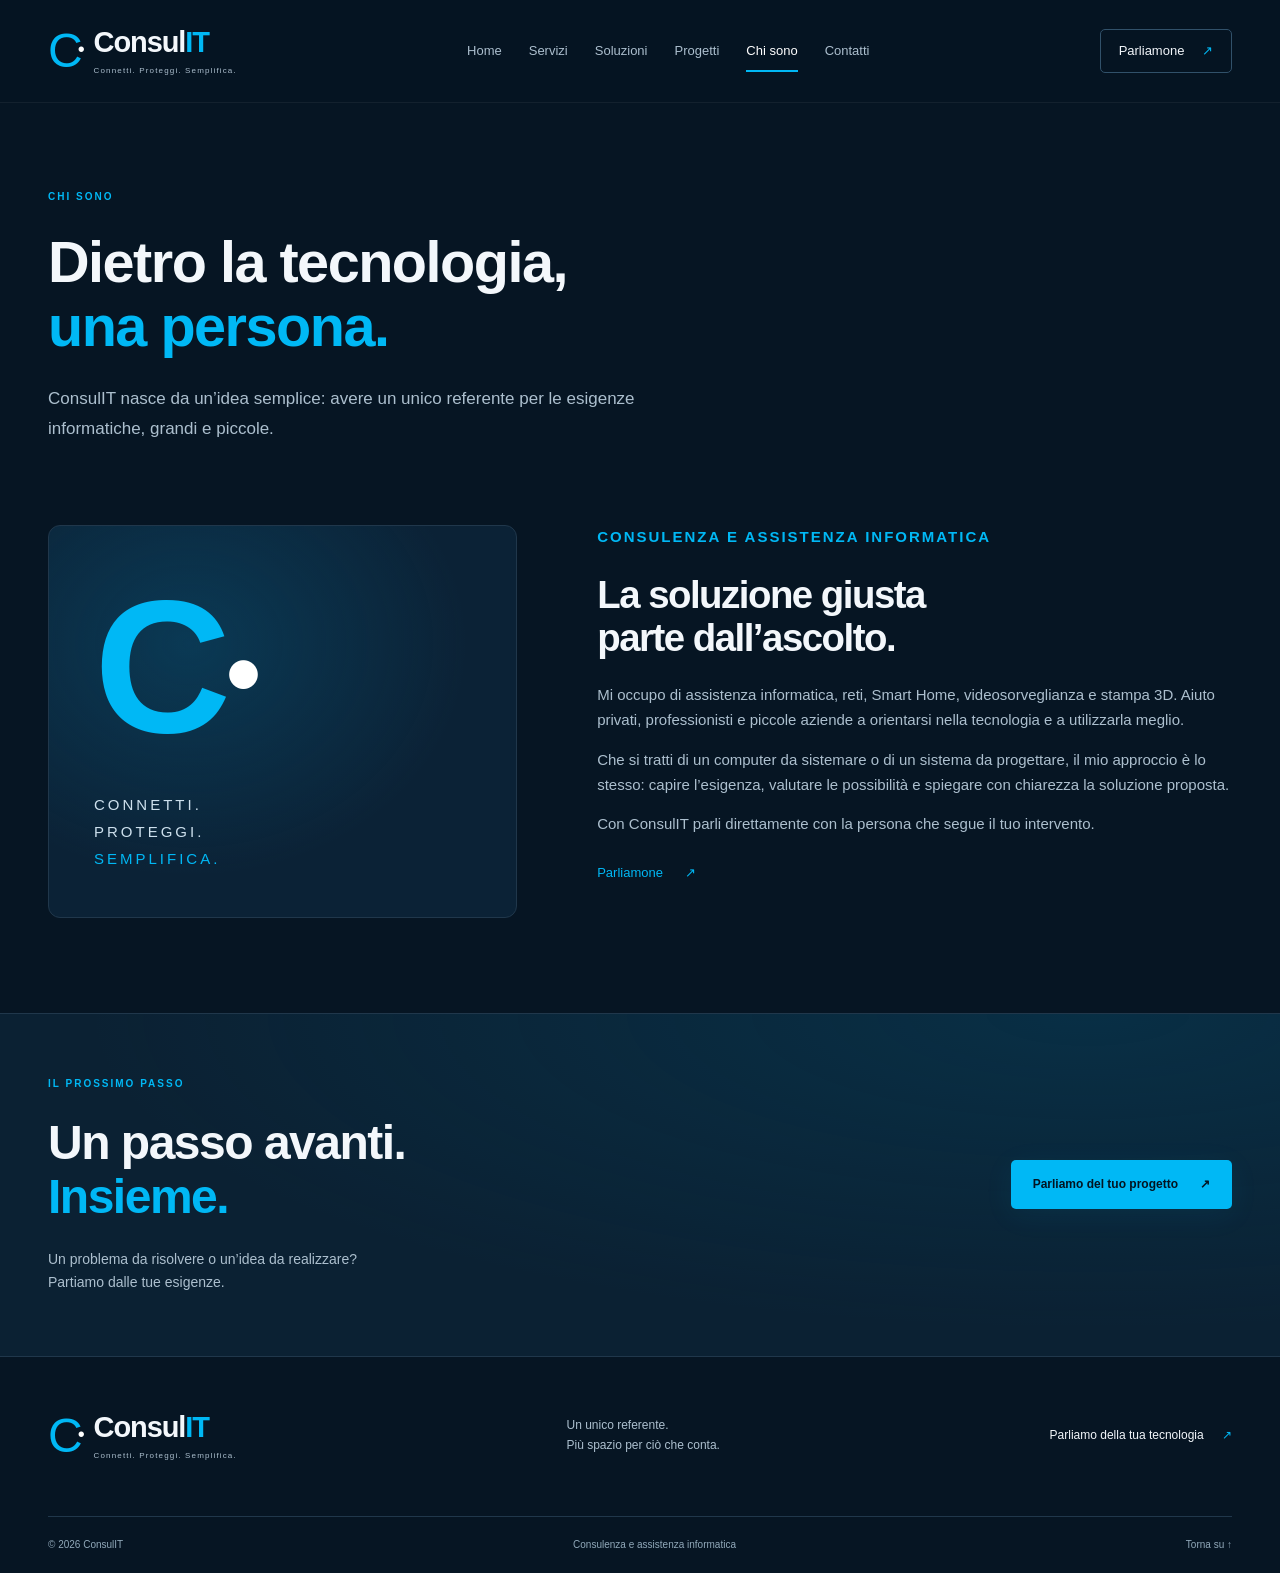
==== chi-sono.html @ a71bf83d "Crea prima versione responsive del sito ConsulIT con sei pagine" ====
<!doctype html><html lang="it"><head><meta charset="utf-8"><meta name="viewport" content="width=device-width,initial-scale=1"><meta name="theme-color" content="#061523"><title>Chi sono | ConsulIT</title><meta name="description" content="Scopri ConsulIT e un approccio alla consulenza informatica che parte dall’ascolto."><link rel="icon" type="image/svg+xml" href="favicon.svg"><link rel="stylesheet" href="style.css"><script src="site.js" defer></script></head><body><a class="skip" href="#contenuto">Vai al contenuto</a><header class="header"><div class="wrap header-inner"><a class="brand" href="index.html" aria-label="ConsulIT, home"><span class="brand-mark" aria-hidden="true">C<span>•</span></span><span>Consul<b>IT</b><small>Connetti. Proteggi. Semplifica.</small></span></a><button class="menu-toggle" aria-controls="navigation" aria-expanded="false" aria-label="Apri menu"><span></span><span></span><span></span></button><nav id="navigation" aria-label="Menu principale"><a href="index.html" >Home</a><a href="servizi.html" >Servizi</a><a href="soluzioni.html" >Soluzioni</a><a href="progetti.html" >Progetti</a><a href="chi-sono.html" aria-current="page">Chi sono</a><a href="contatti.html" >Contatti</a></nav><a class="header-cta" href="contatti.html">Parliamone <span aria-hidden="true">↗</span></a></div></header><main id="contenuto"><section class="page-heading wrap"><p class="eyebrow">CHI SONO</p><h1>Dietro la tecnologia,<br><em>una persona.</em></h1><p class="intro">ConsulIT nasce da un’idea semplice: avere un unico referente per le esigenze informatiche, grandi e piccole.</p></section><section class="wrap about-layout section"><div class="about-art" aria-hidden="true"><div class="large-c">C<span>•</span></div><p>CONNETTI.<br>PROTEGGI.<br><b>SEMPLIFICA.</b></p></div><div class="about-copy"><p class="eyebrow">CONSULENZA E ASSISTENZA INFORMATICA</p><h2>La soluzione giusta<br>parte dall’ascolto.</h2><p>Mi occupo di assistenza informatica, reti, Smart Home, videosorveglianza e stampa 3D. Aiuto privati, professionisti e piccole aziende a orientarsi nella tecnologia e a utilizzarla meglio.</p><p>Che si tratti di un computer da sistemare o di un sistema da progettare, il mio approccio è lo stesso: capire l’esigenza, valutare le possibilità e spiegare con chiarezza la soluzione proposta.</p><p>Con ConsulIT parli direttamente con la persona che segue il tuo intervento.</p><a class="text-link" href="contatti.html">Parliamone <span aria-hidden="true">↗</span></a></div></section><section class="cta-section"><div class="wrap cta-inner"><div><p class="eyebrow">IL PROSSIMO PASSO</p><h2>Un passo avanti.<br><em>Insieme.</em></h2><p>Un problema da risolvere o un’idea da realizzare?<br>Partiamo dalle tue esigenze.</p></div><a class="button primary" href="contatti.html">Parliamo del tuo progetto <span aria-hidden="true">↗</span></a></div></section></main><footer><div class="wrap footer-top"><a class="brand" href="index.html"><span class="brand-mark" aria-hidden="true">C<span>•</span></span><span>Consul<b>IT</b><small>Connetti. Proteggi. Semplifica.</small></span></a><p>Un unico referente.<br>Più spazio per ciò che conta.</p><a href="contatti.html">Parliamo della tua tecnologia <span aria-hidden="true">↗</span></a></div><div class="wrap footer-bottom"><span>© 2026 ConsulIT</span><span>Consulenza e assistenza informatica</span><a href="#contenuto">Torna su ↑</a></div></footer></body></html>
---- style.css ----
@charset "UTF-8";
:root{color-scheme:dark;--bg:#061523;--panel:#0a1e30;--line:#20374b;--cyan:#00b8f5;--text:#f3f7fb;--muted:#acbfce}*{box-sizing:border-box}html{scroll-behavior:smooth;scroll-padding-top:110px}body{margin:0;background:var(--bg);color:var(--text);font-family:Arial,Helvetica,sans-serif;font-size:16px;line-height:1.65}a{color:inherit;text-decoration:none}button{font:inherit}svg{display:block;width:28px;height:28px}a,button{-webkit-tap-highlight-color:transparent}a:focus-visible,button:focus-visible{outline:3px solid var(--cyan);outline-offset:6px}::selection{background:var(--cyan);color:var(--bg)}.wrap{width:min(1240px,calc(100% - 96px));margin-inline:auto}.header{position:sticky;top:0;z-index:20;background:#061523f2;backdrop-filter:blur(18px);border-bottom:1px solid #ffffff0e}.header-inner{height:102px;display:flex;align-items:center;justify-content:space-between;gap:32px}.brand{display:flex;align-items:center;gap:12px;font-size:29px;font-weight:700;letter-spacing:-1.1px;line-height:1.1;flex-shrink:0}.brand b{color:var(--cyan)}.brand small{display:block;font-size:8px;letter-spacing:1.15px;font-weight:400;margin-top:8px;color:var(--muted)}.brand-mark{font-size:48px;position:relative;line-height:1;color:var(--cyan);font-weight:500}.brand-mark span{position:absolute;right:-2px;top:12px;font-size:20px;color:white}.header nav{display:flex;gap:27px;font-size:13px}.header nav a{position:relative;color:var(--muted);padding:12px 0}.header nav a:hover,.header nav a[aria-current]{color:white}.header nav a[aria-current]:after{content:'';position:absolute;height:2px;background:var(--cyan);bottom:2px;left:0;right:0}.header-cta{font-size:13px;border:1px solid #31516a;padding:10px 18px;border-radius:5px;white-space:nowrap}.header-cta span{color:var(--cyan);margin-left:14px}.menu-toggle{display:none}.skip{position:fixed;top:-100px;left:12px;z-index:50;background:var(--cyan);color:var(--bg);padding:12px}.skip:focus{top:12px}h1,h2,h3,p{margin-top:0}h1,h2,h3{line-height:1.12;letter-spacing:-1.5px;font-weight:600}h1{font-size:clamp(44px,4.5vw,65px);margin-bottom:25px}h2{font-size:clamp(30px,3vw,42px);margin-bottom:24px}h3{font-size:22px;letter-spacing:-.5px}em{font-style:normal;color:var(--cyan)}p{color:var(--muted)}.eyebrow{font-size:10px;font-weight:600;letter-spacing:2px;color:var(--cyan);margin-bottom:24px}.hero{display:grid;grid-template-columns:1.05fr 1fr;gap:20px;min-height:645px;align-items:center;padding-block:66px 70px}.hero-copy{position:relative;z-index:2}.hero h1{font-size:clamp(42px,4.15vw,62px);letter-spacing:-2.7px;line-height:1.12}.hero h1 em{white-space:nowrap}.hero .eyebrow{font-size:9px;letter-spacing:1.7px;display:flex;align-items:center;gap:10px}.cyan-line{width:24px;height:1px;background:var(--cyan)}.intro{font-size:17px;line-height:1.8;max-width:660px}.buttons{display:flex;gap:12px;margin-top:31px;flex-wrap:wrap}.button{display:inline-flex;justify-content:center;align-items:center;gap:22px;padding:14px 22px;border-radius:5px;font-size:12px;font-weight:600;min-height:49px;transition:background .2s,transform .2s}.button:hover{transform:translateY(-2px)}.primary{background:var(--cyan);color:#031421;box-shadow:0 6px 30px #00b8f512}.primary:hover{background:#55d2ff}.secondary{border:1px solid #36526b;background:#0c2336;color:#e3edf5}.secondary:hover{background:#163a53}.hero-note{font-size:11px;margin:28px 0 0;display:flex;align-items:center;gap:9px}.hero-note>span,.scene-caption>span{width:5px;height:5px;background:var(--cyan);border-radius:50%}.tech-scene{position:relative;isolation:isolate;height:470px;width:100%;background:radial-gradient(ellipse at 55% 52%,#05699642,transparent 66%);perspective:900px}.scene-grid{position:absolute;inset:30% -5% 0;background-image:linear-gradient(#00b8f514 1px,transparent 1px),linear-gradient(90deg,#00b8f514 1px,transparent 1px);background-size:35px 35px;transform:rotateX(65deg);mask-image:radial-gradient(ellipse,black,transparent 70%)}.orbit{position:absolute;inset:6% 3%;border:1px solid #00b8f512;border-radius:50%;transform:rotate(-28deg)}.orbit-two{inset:16% -5%;transform:rotate(25deg);border-style:dashed}.monitor{position:absolute;left:9%;top:22%;width:84%;height:57%;border:1px solid #3a6981;border-radius:12px;padding:9px 10px 15px;background:linear-gradient(145deg,#18374b,#051521);box-shadow:0 25px 55px #0009,0 0 35px #00b8f51c;transform:rotateY(-10deg) rotateX(4deg);z-index:2}.monitor-bar{height:24px;display:flex;align-items:center;gap:4px;padding:0 8px}.monitor-bar i{width:4px;height:4px;background:#527183;border-radius:50%}.monitor-bar span{font-size:6px;letter-spacing:1.7px;margin-left:auto;color:#7098ae}.screen{height:calc(100% - 24px);background:radial-gradient(ellipse at 30% 45%,#064366,#041322 75%);display:flex;align-items:center;padding:22px 17px;overflow:hidden;border:1px solid #173e53}.globe{width:145px;height:145px;border-radius:50%;border:1px solid #15baf597;position:relative;flex-shrink:0;background:radial-gradient(circle at 35% 30%,#12befe14,#0092da08);box-shadow:inset 0 0 28px #00b8f527,0 0 35px #00b8f515}.globe div{position:absolute;inset:0 20%;border:1px solid #00b8f580;border-radius:50%}.globe div:nth-child(2){inset:0 38%}.globe div:nth-child(3){inset:20% 0;transform:rotate(-20deg)}.globe span{position:absolute;inset:40% 0;border-top:1px solid #00b8f599;border-bottom:1px solid #00b8f599;border-radius:50%}.globe span:last-child{inset:0 48%;border:0;border-left:1px solid #00b8f599;transform:rotate(30deg)}.screen-info{padding-left:20px}.screen-info small{font-size:6px;letter-spacing:2.4px;color:var(--cyan)}.screen-info strong{display:block;font-size:17px;font-weight:400;line-height:1.5;margin-top:12px}.signal{height:38px;display:flex;align-items:end;gap:6px;margin-top:15px}.signal i{height:25%;width:7px;background:#0c90ba}.signal i:nth-child(2n){height:55%}.signal i:nth-child(3n){height:80%;background:#00b8f5}.signal i:last-child{height:100%}.monitor-neck{position:absolute;top:77%;height:10%;left:47%;width:15%;background:linear-gradient(90deg,#0b273b,#2b4d62,#0a2438)}.monitor-base{position:absolute;top:86%;left:31%;width:46%;height:4%;background:linear-gradient(0deg,#071723,#365365);clip-path:polygon(23% 0,75% 0,100% 80%,96% 100%,0 100%,0 80%)}.floating-node{position:absolute;z-index:4;display:flex;align-items:center;gap:10px;padding:12px 15px;background:#0c2639ed;border:1px solid #2a5169;border-radius:7px;box-shadow:0 10px 20px #0003;color:#c6e4f3;font-size:10px}.floating-node svg{width:22px;height:22px;color:var(--cyan)}.node-wifi{top:9%;left:14%}.node-home{right:-1%;top:35%}.node-security{left:0;bottom:17%}.scene-caption{display:flex;align-items:center;gap:7px;position:absolute;bottom:0;left:28%;font-size:7px;letter-spacing:1.8px;color:#7199b1}.expertise-bar{border-block:1px solid var(--line);background:#091b2b}.expertise-bar .wrap{display:flex;align-items:center;justify-content:space-between;gap:22px;padding-block:23px}.expertise-bar span{font-size:9px;letter-spacing:1.6px;color:#658399}.expertise-bar p{margin:0;font-size:13px;color:#c6d6e2}.expertise-bar i{color:var(--cyan);font-style:normal;padding-inline:22px}.section{padding-block:95px}.section-heading{display:flex;justify-content:space-between;align-items:end;gap:30px;margin-bottom:35px}.section-heading h2{margin-bottom:0}.section-heading>p{font-size:13px;margin:0 0 5px}.service-grid{display:grid;grid-template-columns:repeat(3,1fr);gap:17px}.service-card{padding:29px;background:linear-gradient(140deg,#0d2438,#0a1c2c);border:1px solid var(--line);border-radius:8px;display:flex;flex-direction:column;transition:transform .2s,border-color .2s}.service-card:hover{transform:translateY(-4px);border-color:#2080a5}.card-top{display:flex;justify-content:space-between;align-items:center;margin-bottom:32px}.icon{display:inline-flex;color:var(--cyan);width:48px;height:48px;align-items:center;justify-content:center;background:#00b8f50d;border:1px solid #00b8f520;border-radius:8px}.card-number{font-size:10px;color:#7190a6;letter-spacing:1px}.service-card h3{font-size:21px;margin-bottom:14px}.service-card p{font-size:13px;line-height:1.8;margin-bottom:26px}.card-link{display:flex;align-items:center;justify-content:space-between;color:#d3e5f2;font-size:10px;margin-top:auto}.card-link>span{color:var(--cyan);font-size:17px}.solutions-section{padding-block:90px;background:#0a1e30;border-block:1px solid var(--line)}.split{display:grid;grid-template-columns:1fr 1fr;gap:80px;align-items:center}.split .intro{font-size:14px}.text-link{display:inline-flex;align-items:center;gap:22px;font-size:13px;color:var(--cyan);padding-block:10px}.text-link:hover{text-decoration:underline}.problem-list a{display:flex;align-items:center;gap:22px;border-bottom:1px solid #2b4358;padding:27px 0}.problem-list a:first-child{padding-top:0}.problem-list a>span:first-child{font-size:11px;color:var(--cyan)}.problem-list a>span:last-child{margin-left:auto;color:var(--cyan)}.problem-list h3{font-size:18px;margin-bottom:8px}.problem-list p{font-size:12px;margin:0}.steps{display:grid;grid-template-columns:repeat(3,1fr);gap:38px;margin-top:45px}.steps article{border-top:1px solid #325069;padding-top:24px}.steps article>span{font-size:9px;letter-spacing:1.6px;color:var(--cyan)}.steps h3{font-size:20px;margin:23px 0 14px}.steps p{font-size:13px}.cta-section{padding-block:62px;background:radial-gradient(ellipse at 85% 0,#00587a40,transparent 65%),#0b2133;border-block:1px solid var(--line)}.cta-inner{display:flex;align-items:center;justify-content:space-between;gap:35px}.cta-inner h2{font-size:48px}.cta-inner p:last-child{font-size:14px;margin:0}.footer-top{display:flex;align-items:center;justify-content:space-between;gap:35px;padding-block:55px}.footer-top>p{font-size:12px;margin:0}.footer-top>a:last-child{font-size:12px}.footer-top>a:last-child>span{color:var(--cyan);margin-left:15px}.footer-bottom{padding-block:20px;border-top:1px solid var(--line);display:flex;justify-content:space-between;gap:18px;font-size:10px;color:#91a9ba}.page-heading{padding-block:86px 45px}.page-heading h1{max-width:850px}.page-heading .intro{margin:0}.service-jump{display:flex;gap:10px;flex-wrap:wrap;padding-bottom:45px}.service-jump a,.tags span{border:1px solid #31506a;border-radius:4px;padding:8px 15px;font-size:12px}.service-jump a:hover{border-color:var(--cyan);color:var(--cyan)}.service-detail{padding-block:65px;display:grid;grid-template-columns:200px 1fr;gap:55px;border-top:1px solid var(--line);scroll-margin-top:105px}.detail-icon{display:flex;align-items:start;justify-content:space-between;background:linear-gradient(135deg,#0e3048,#0a1d2e);border:1px solid var(--line);border-radius:10px;padding:30px;height:170px}.detail-icon svg{width:70px;height:70px;color:var(--cyan);align-self:center}.detail-icon span{font-size:12px;color:#7a9eb5}.service-detail h2{font-size:34px}.service-detail p{max-width:710px}.service-detail ul{padding-left:20px;display:grid;grid-template-columns:1fr 1fr;gap:10px 35px;font-size:14px;color:#cfdeea}.service-detail li::marker{color:var(--cyan)}.solution-blocks{padding-bottom:80px}.solution-blocks article{padding:50px;margin-top:20px;border:1px solid var(--line);border-radius:10px;background:radial-gradient(ellipse at 100% 0,#07476970,transparent 70%),#0a1e30}.solution-label{font-size:10px;letter-spacing:2px;color:var(--cyan)}.solution-blocks h2{margin-top:25px}.solution-blocks p{max-width:750px}.tags{display:flex;flex-wrap:wrap;gap:10px;margin-block:25px 15px}.tags span{color:#b8d6e9}.project-empty{text-align:center;border:1px solid var(--line);border-radius:12px;background:#0a1e30;margin-block:10px 80px;padding-inline:25px}.project-empty .icon{margin-bottom:30px}.project-empty p{margin-bottom:30px}.about-layout{display:grid;grid-template-columns:.85fr 1.15fr;gap:80px;padding-top:35px}.about-art{padding:45px;background:radial-gradient(ellipse at 30% 30%,#09608760,transparent 60%),#0b2236;border:1px solid var(--line);border-radius:12px;display:flex;flex-direction:column;justify-content:center}.large-c{font-size:190px;line-height:1;font-weight:600;letter-spacing:-15px;color:var(--cyan);position:relative;width:155px}.large-c span{color:white;font-size:100px;position:absolute;right:3px;top:52px}.about-art p{letter-spacing:3px;font-size:15px;line-height:1.8;margin:30px 0 0;color:#cde0ed}.about-art b{color:var(--cyan);font-weight:400}.about-copy p{font-size:15px}.contact-layout{display:grid;grid-template-columns:1fr 1fr;gap:70px;padding-top:30px}.contact-prompts{list-style:none;padding:0;margin-block:28px}.contact-prompts li{padding-block:14px;border-bottom:1px solid var(--line);font-size:14px}.contact-prompts li:before{content:'↗';color:var(--cyan);margin-right:14px}.subtle{font-size:13px;color:#89a4b8}.contact-panel{background:#0c2438;border:1px solid #284c66;border-radius:12px;padding:40px}.contact-panel .icon{margin-bottom:35px}.contact-panel h2{font-size:30px}.contact-panel p{font-size:15px}
@media(min-width:1500px){.hero{min-height:700px}.hero h1{font-size:64px}}
@media(max-width:1100px){.wrap{width:calc(100% - 60px)}.header-inner{gap:20px}.header nav{gap:17px}.header-cta{display:none}.hero{grid-template-columns:1.1fr 1fr;min-height:590px}.hero h1{font-size:48px}.hero h1 em{white-space:normal}.screen{padding:15px 9px}.globe{width:115px;height:115px}.screen-info{padding-left:12px}.screen-info strong{font-size:14px}.tech-scene{height:400px}.floating-node{font-size:9px;padding:10px}.expertise-bar i{padding-inline:13px}.split{gap:40px}.service-card{padding:23px}.about-layout{gap:40px}}
@media(max-width:900px){.header-inner{height:80px}.brand{font-size:25px}.brand-mark{font-size:43px}.header nav{display:none;position:absolute;top:80px;left:0;right:0;background:#081b2c;border-bottom:1px solid var(--line);padding:20px 30px;box-shadow:0 18px 35px #0005}.header nav.open{display:flex;flex-direction:column;gap:0}.header nav a{padding:13px 0;font-size:16px}.header nav a[aria-current]:after{display:none}.header nav a[aria-current]{color:var(--cyan)}.menu-toggle{display:flex;flex-direction:column;gap:5px;background:transparent;border:1px solid #355168;border-radius:5px;width:44px;height:44px;align-items:center;justify-content:center;cursor:pointer;color:white}.menu-toggle span{height:1px;width:19px;background:currentColor}.hero{grid-template-columns:1fr;gap:0;padding-top:50px;padding-bottom:35px}.hero h1{font-size:60px}.hero h1 br:nth-child(2){display:none}.hero h1 em{display:block}.hero .intro{max-width:600px}.tech-scene{max-width:550px;justify-self:center;height:430px;margin-top:20px}.expertise-bar .wrap{flex-direction:column;align-items:start;gap:8px}.service-grid{grid-template-columns:repeat(2,1fr)}.section-heading{align-items:start;flex-direction:column;gap:18px}.split{grid-template-columns:1fr}.steps{gap:24px}.steps h3{font-size:18px}.footer-top{flex-wrap:wrap}.footer-top>p{display:none}.service-detail{grid-template-columns:140px 1fr;gap:30px}.detail-icon{padding:20px;height:140px}.detail-icon svg{width:50px;height:50px}.about-layout{grid-template-columns:1fr 1.3fr}.contact-layout{gap:30px}.contact-panel{padding:28px}}
@media(max-width:600px){.wrap{width:calc(100% - 40px)}.hero{padding-top:39px}.hero .eyebrow{font-size:8px;letter-spacing:1px;gap:7px}.cyan-line{width:16px}.hero h1{font-size:42px;letter-spacing:-1.8px}.hero h1 em{font-size:36px;margin-top:7px}.intro{font-size:15px}.desktop-break{display:none}.buttons{gap:9px}.button{font-size:11px;padding:13px 15px;gap:14px}.hero-note{font-size:10px}.tech-scene{height:315px;margin-top:25px}.monitor{left:8%;width:85%;top:20%;height:60%}.screen{padding:12px}.globe{width:97px;height:97px}.screen-info strong{font-size:12px}.screen-info small{font-size:5px}.signal{height:25px;gap:4px}.signal i{width:5px}.floating-node{font-size:8px;gap:7px;padding:8px}.floating-node svg{width:19px;height:19px}.node-wifi{top:4%;left:7%}.node-home{top:28%;right:0}.node-security{bottom:13%;left:0}.scene-caption{font-size:5.5px;left:24%;bottom:-2px}.expertise-bar p{font-size:11px;line-height:2}.expertise-bar i{padding-inline:6px}.expertise-bar span{font-size:8px}.section{padding-block:60px}.eyebrow{font-size:9px;letter-spacing:1.5px;margin-bottom:18px}h2{font-size:29px;letter-spacing:-1px}.section-heading{margin-bottom:28px}.service-grid{grid-template-columns:1fr;gap:12px}.service-card{padding:24px}.card-top{margin-bottom:22px}.service-card h3{font-size:23px}.service-card p{font-size:14px}.card-link{font-size:12px}.solutions-section{padding-block:60px}.problem-list a{gap:15px}.problem-list h3{font-size:17px}.steps{grid-template-columns:1fr;gap:22px;margin-top:30px}.steps h3{font-size:21px;margin-top:15px}.steps p{font-size:14px;margin-bottom:0}.cta-inner{align-items:start;flex-direction:column;gap:30px}.cta-inner h2{font-size:40px}.footer-top{align-items:start;flex-direction:column;padding-block:40px;gap:28px}.footer-bottom{flex-wrap:wrap;font-size:9px}.footer-bottom>span:nth-child(2){display:none}.page-heading{padding-top:52px;padding-bottom:35px}.page-heading h1{font-size:41px;letter-spacing:-1.5px}.service-jump{padding-bottom:20px;gap:8px}.service-jump a{padding:7px 10px;font-size:11px}.service-detail{grid-template-columns:1fr;gap:24px;padding-block:40px}.detail-icon{width:100px;height:90px;padding:15px}.detail-icon svg{width:38px;height:38px}.service-detail h2{font-size:29px}.service-detail ul{grid-template-columns:1fr;gap:8px}.solution-blocks article{padding:28px 23px}.solution-blocks h2{font-size:28px}.solution-blocks p{font-size:14px}.tags span{padding:6px 10px;font-size:11px}.about-layout{grid-template-columns:1fr;gap:35px;padding-top:5px}.about-art{padding:25px;flex-direction:row;gap:30px;align-items:center;justify-content:start}.large-c{font-size:120px;width:110px;letter-spacing:-8px}.large-c span{font-size:70px;top:28px;right:11px}.about-art p{font-size:11px;margin:0;letter-spacing:1.5px}.contact-layout{grid-template-columns:1fr;padding-top:0;gap:30px}.project-empty{margin-bottom:50px}.project-empty h2{font-size:26px}}
.tech-scene{overflow:clip}.scene-caption{bottom:5px}
@media(prefers-reduced-motion:reduce){html{scroll-behavior:auto}*,*:before,*:after{transition:none!important;animation:none!important}}
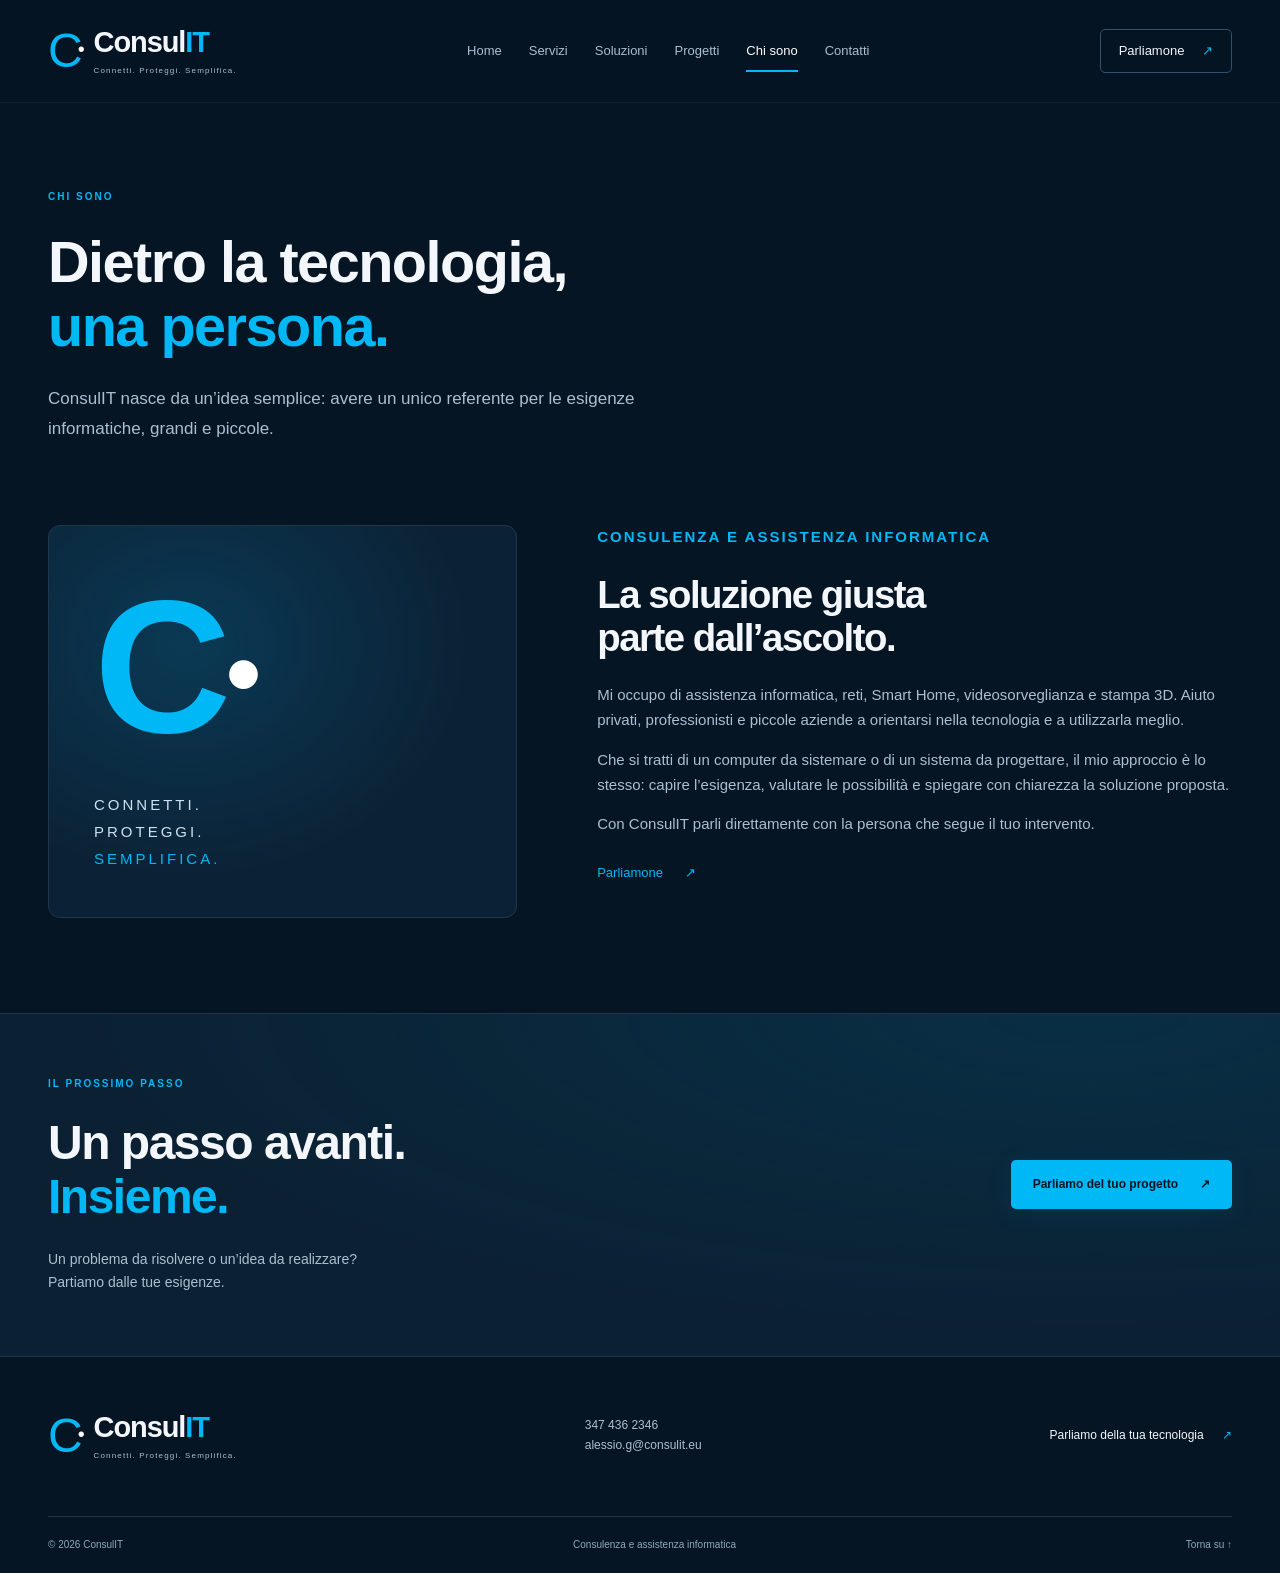
==== commit ddca4d20: "Aggiungi recapiti ConsulIT e mantieni i progetti senza galleria fotografica" ====
--- a/chi-sono.html
+++ b/chi-sono.html
@@ -1 +1 @@
-<!doctype html><html lang="it"><head><meta charset="utf-8"><meta name="viewport" content="width=device-width,initial-scale=1"><meta name="theme-color" content="#061523"><title>Chi sono | ConsulIT</title><meta name="description" content="Scopri ConsulIT e un approccio alla consulenza informatica che parte dall’ascolto."><link rel="icon" type="image/svg+xml" href="favicon.svg"><link rel="stylesheet" href="style.css"><script src="site.js" defer></script></head><body><a class="skip" href="#contenuto">Vai al contenuto</a><header class="header"><div class="wrap header-inner"><a class="brand" href="index.html" aria-label="ConsulIT, home"><span class="brand-mark" aria-hidden="true">C<span>•</span></span><span>Consul<b>IT</b><small>Connetti. Proteggi. Semplifica.</small></span></a><button class="menu-toggle" aria-controls="navigation" aria-expanded="false" aria-label="Apri menu"><span></span><span></span><span></span></button><nav id="navigation" aria-label="Menu principale"><a href="index.html" >Home</a><a href="servizi.html" >Servizi</a><a href="soluzioni.html" >Soluzioni</a><a href="progetti.html" >Progetti</a><a href="chi-sono.html" aria-current="page">Chi sono</a><a href="contatti.html" >Contatti</a></nav><a class="header-cta" href="contatti.html">Parliamone <span aria-hidden="true">↗</span></a></div></header><main id="contenuto"><section class="page-heading wrap"><p class="eyebrow">CHI SONO</p><h1>Dietro la tecnologia,<br><em>una persona.</em></h1><p class="intro">ConsulIT nasce da un’idea semplice: avere un unico referente per le esigenze informatiche, grandi e piccole.</p></section><section class="wrap about-layout section"><div class="about-art" aria-hidden="true"><div class="large-c">C<span>•</span></div><p>CONNETTI.<br>PROTEGGI.<br><b>SEMPLIFICA.</b></p></div><div class="about-copy"><p class="eyebrow">CONSULENZA E ASSISTENZA INFORMATICA</p><h2>La soluzione giusta<br>parte dall’ascolto.</h2><p>Mi occupo di assistenza informatica, reti, Smart Home, videosorveglianza e stampa 3D. Aiuto privati, professionisti e piccole aziende a orientarsi nella tecnologia e a utilizzarla meglio.</p><p>Che si tratti di un computer da sistemare o di un sistema da progettare, il mio approccio è lo stesso: capire l’esigenza, valutare le possibilità e spiegare con chiarezza la soluzione proposta.</p><p>Con ConsulIT parli direttamente con la persona che segue il tuo intervento.</p><a class="text-link" href="contatti.html">Parliamone <span aria-hidden="true">↗</span></a></div></section><section class="cta-section"><div class="wrap cta-inner"><div><p class="eyebrow">IL PROSSIMO PASSO</p><h2>Un passo avanti.<br><em>Insieme.</em></h2><p>Un problema da risolvere o un’idea da realizzare?<br>Partiamo dalle tue esigenze.</p></div><a class="button primary" href="contatti.html">Parliamo del tuo progetto <span aria-hidden="true">↗</span></a></div></section></main><footer><div class="wrap footer-top"><a class="brand" href="index.html"><span class="brand-mark" aria-hidden="true">C<span>•</span></span><span>Consul<b>IT</b><small>Connetti. Proteggi. Semplifica.</small></span></a><p>Un unico referente.<br>Più spazio per ciò che conta.</p><a href="contatti.html">Parliamo della tua tecnologia <span aria-hidden="true">↗</span></a></div><div class="wrap footer-bottom"><span>© 2026 ConsulIT</span><span>Consulenza e assistenza informatica</span><a href="#contenuto">Torna su ↑</a></div></footer></body></html>+<!doctype html><html lang="it"><head><meta charset="utf-8"><meta name="viewport" content="width=device-width,initial-scale=1"><meta name="theme-color" content="#061523"><title>Chi sono | ConsulIT</title><meta name="description" content="Scopri ConsulIT e un approccio alla consulenza informatica che parte dall’ascolto."><link rel="icon" type="image/svg+xml" href="favicon.svg"><link rel="stylesheet" href="style.css"><script src="site.js" defer></script></head><body><a class="skip" href="#contenuto">Vai al contenuto</a><header class="header"><div class="wrap header-inner"><a class="brand" href="index.html" aria-label="ConsulIT, home"><span class="brand-mark" aria-hidden="true">C<span>•</span></span><span>Consul<b>IT</b><small>Connetti. Proteggi. Semplifica.</small></span></a><button class="menu-toggle" aria-controls="navigation" aria-expanded="false" aria-label="Apri menu"><span></span><span></span><span></span></button><nav id="navigation" aria-label="Menu principale"><a href="index.html" >Home</a><a href="servizi.html" >Servizi</a><a href="soluzioni.html" >Soluzioni</a><a href="progetti.html" >Progetti</a><a href="chi-sono.html" aria-current="page">Chi sono</a><a href="contatti.html" >Contatti</a></nav><a class="header-cta" href="contatti.html">Parliamone <span aria-hidden="true">↗</span></a></div></header><main id="contenuto"><section class="page-heading wrap"><p class="eyebrow">CHI SONO</p><h1>Dietro la tecnologia,<br><em>una persona.</em></h1><p class="intro">ConsulIT nasce da un’idea semplice: avere un unico referente per le esigenze informatiche, grandi e piccole.</p></section><section class="wrap about-layout section"><div class="about-art" aria-hidden="true"><div class="large-c">C<span>•</span></div><p>CONNETTI.<br>PROTEGGI.<br><b>SEMPLIFICA.</b></p></div><div class="about-copy"><p class="eyebrow">CONSULENZA E ASSISTENZA INFORMATICA</p><h2>La soluzione giusta<br>parte dall’ascolto.</h2><p>Mi occupo di assistenza informatica, reti, Smart Home, videosorveglianza e stampa 3D. Aiuto privati, professionisti e piccole aziende a orientarsi nella tecnologia e a utilizzarla meglio.</p><p>Che si tratti di un computer da sistemare o di un sistema da progettare, il mio approccio è lo stesso: capire l’esigenza, valutare le possibilità e spiegare con chiarezza la soluzione proposta.</p><p>Con ConsulIT parli direttamente con la persona che segue il tuo intervento.</p><a class="text-link" href="contatti.html">Parliamone <span aria-hidden="true">↗</span></a></div></section><section class="cta-section"><div class="wrap cta-inner"><div><p class="eyebrow">IL PROSSIMO PASSO</p><h2>Un passo avanti.<br><em>Insieme.</em></h2><p>Un problema da risolvere o un’idea da realizzare?<br>Partiamo dalle tue esigenze.</p></div><a class="button primary" href="contatti.html">Parliamo del tuo progetto <span aria-hidden="true">↗</span></a></div></section></main><footer><div class="wrap footer-top"><a class="brand" href="index.html"><span class="brand-mark" aria-hidden="true">C<span>•</span></span><span>Consul<b>IT</b><small>Connetti. Proteggi. Semplifica.</small></span></a><p class="footer-contacts"><a href="tel:+393474362346">347 436 2346</a><br><a href="mailto:alessio.g@consulit.eu">alessio.g@consulit.eu</a></p><a href="contatti.html">Parliamo della tua tecnologia <span aria-hidden="true">↗</span></a></div><div class="wrap footer-bottom"><span>© 2026 ConsulIT</span><span>Consulenza e assistenza informatica</span><a href="#contenuto">Torna su ↑</a></div></footer></body></html>
--- a/style.css
+++ b/style.css
@@ -6,3 +6,5 @@
 @media(max-width:600px){.wrap{width:calc(100% - 40px)}.hero{padding-top:39px}.hero .eyebrow{font-size:8px;letter-spacing:1px;gap:7px}.cyan-line{width:16px}.hero h1{font-size:42px;letter-spacing:-1.8px}.hero h1 em{font-size:36px;margin-top:7px}.intro{font-size:15px}.desktop-break{display:none}.buttons{gap:9px}.button{font-size:11px;padding:13px 15px;gap:14px}.hero-note{font-size:10px}.tech-scene{height:315px;margin-top:25px}.monitor{left:8%;width:85%;top:20%;height:60%}.screen{padding:12px}.globe{width:97px;height:97px}.screen-info strong{font-size:12px}.screen-info small{font-size:5px}.signal{height:25px;gap:4px}.signal i{width:5px}.floating-node{font-size:8px;gap:7px;padding:8px}.floating-node svg{width:19px;height:19px}.node-wifi{top:4%;left:7%}.node-home{top:28%;right:0}.node-security{bottom:13%;left:0}.scene-caption{font-size:5.5px;left:24%;bottom:-2px}.expertise-bar p{font-size:11px;line-height:2}.expertise-bar i{padding-inline:6px}.expertise-bar span{font-size:8px}.section{padding-block:60px}.eyebrow{font-size:9px;letter-spacing:1.5px;margin-bottom:18px}h2{font-size:29px;letter-spacing:-1px}.section-heading{margin-bottom:28px}.service-grid{grid-template-columns:1fr;gap:12px}.service-card{padding:24px}.card-top{margin-bottom:22px}.service-card h3{font-size:23px}.service-card p{font-size:14px}.card-link{font-size:12px}.solutions-section{padding-block:60px}.problem-list a{gap:15px}.problem-list h3{font-size:17px}.steps{grid-template-columns:1fr;gap:22px;margin-top:30px}.steps h3{font-size:21px;margin-top:15px}.steps p{font-size:14px;margin-bottom:0}.cta-inner{align-items:start;flex-direction:column;gap:30px}.cta-inner h2{font-size:40px}.footer-top{align-items:start;flex-direction:column;padding-block:40px;gap:28px}.footer-bottom{flex-wrap:wrap;font-size:9px}.footer-bottom>span:nth-child(2){display:none}.page-heading{padding-top:52px;padding-bottom:35px}.page-heading h1{font-size:41px;letter-spacing:-1.5px}.service-jump{padding-bottom:20px;gap:8px}.service-jump a{padding:7px 10px;font-size:11px}.service-detail{grid-template-columns:1fr;gap:24px;padding-block:40px}.detail-icon{width:100px;height:90px;padding:15px}.detail-icon svg{width:38px;height:38px}.service-detail h2{font-size:29px}.service-detail ul{grid-template-columns:1fr;gap:8px}.solution-blocks article{padding:28px 23px}.solution-blocks h2{font-size:28px}.solution-blocks p{font-size:14px}.tags span{padding:6px 10px;font-size:11px}.about-layout{grid-template-columns:1fr;gap:35px;padding-top:5px}.about-art{padding:25px;flex-direction:row;gap:30px;align-items:center;justify-content:start}.large-c{font-size:120px;width:110px;letter-spacing:-8px}.large-c span{font-size:70px;top:28px;right:11px}.about-art p{font-size:11px;margin:0;letter-spacing:1.5px}.contact-layout{grid-template-columns:1fr;padding-top:0;gap:30px}.project-empty{margin-bottom:50px}.project-empty h2{font-size:26px}}
 .tech-scene{overflow:clip}.scene-caption{bottom:5px}
 @media(prefers-reduced-motion:reduce){html{scroll-behavior:auto}*,*:before,*:after{transition:none!important;animation:none!important}}
+
+.contact-details{display:grid;gap:18px;margin:25px 0}.contact-details a{display:grid;gap:6px;padding:17px 0;border-bottom:1px solid var(--line)}.contact-details small{font-size:9px;letter-spacing:1.7px;color:var(--muted)}.contact-details strong{font-size:clamp(17px,2vw,24px);font-weight:500;overflow-wrap:anywhere}.contact-details span{font-size:12px;color:var(--cyan)}.contact-details a:hover strong,.footer-contacts a:hover{color:var(--cyan)}.footer-top>.footer-contacts{display:block}
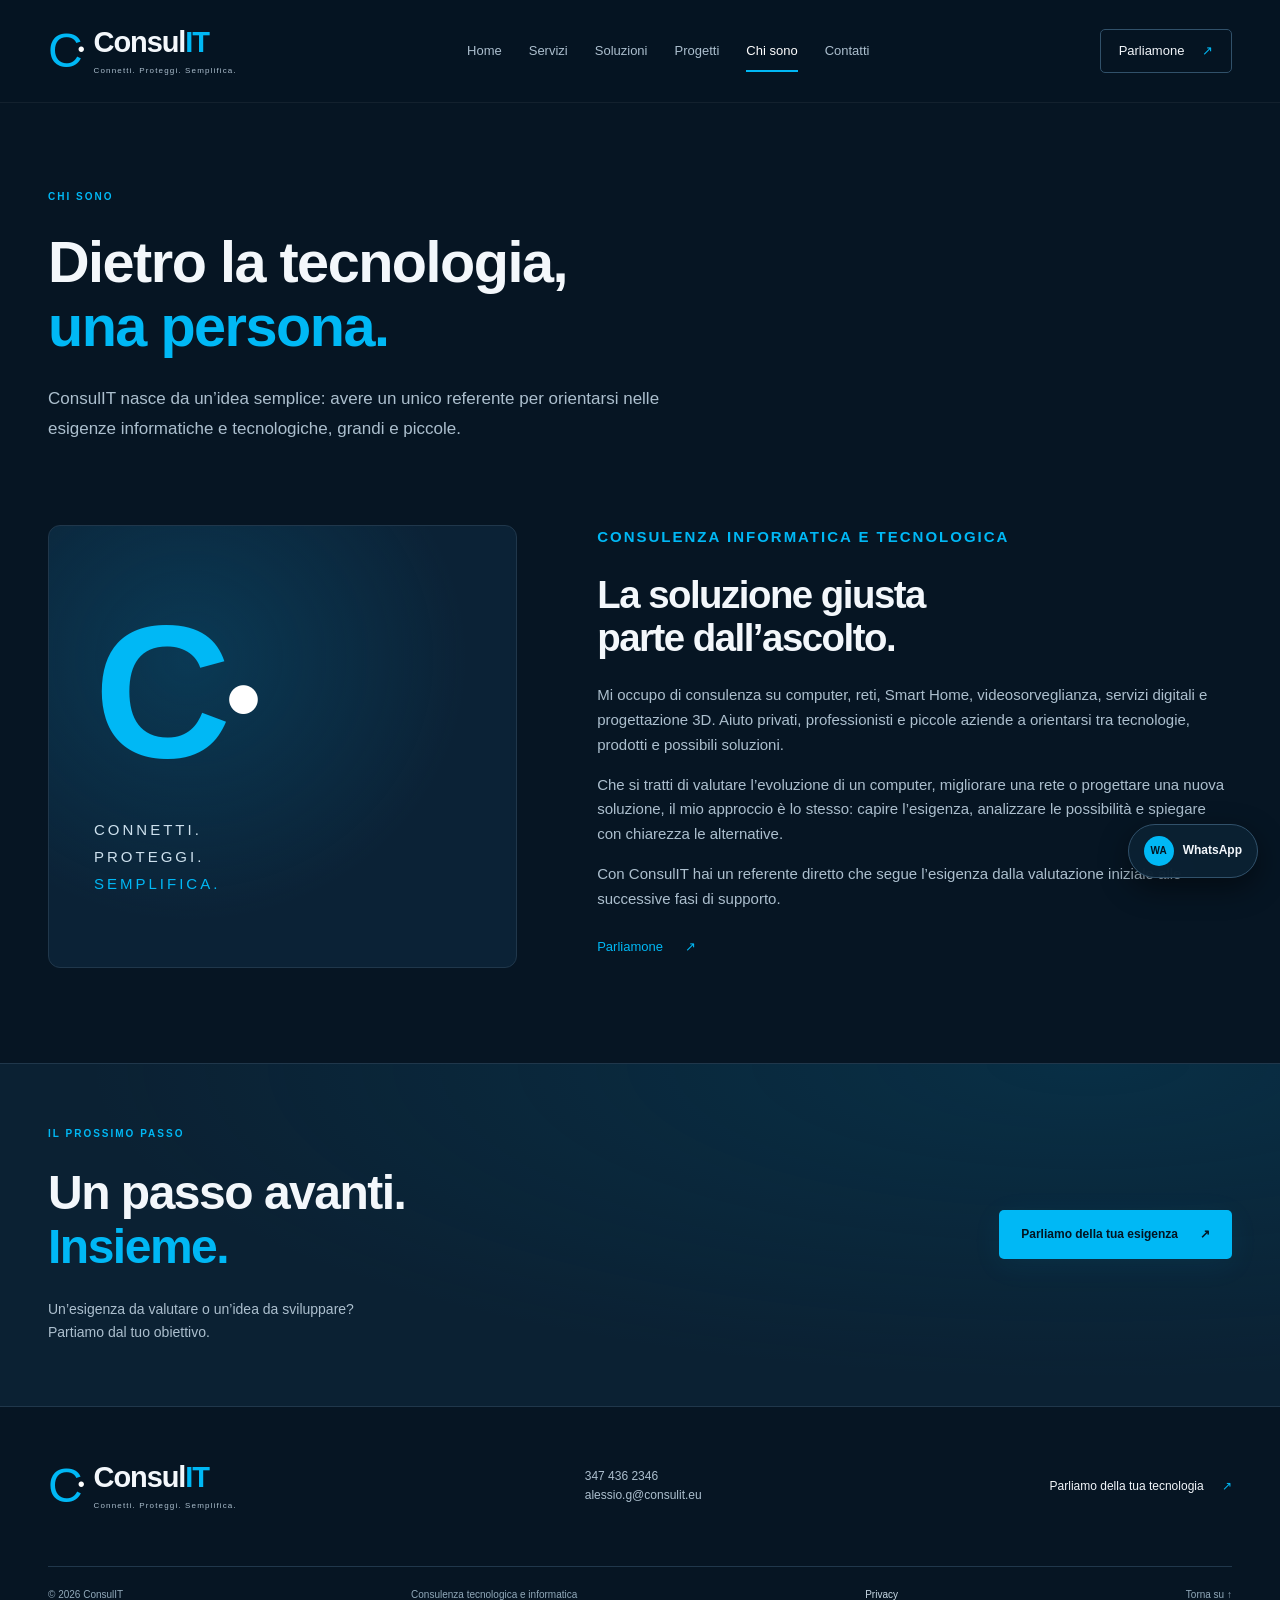
==== commit d7cb2392: "Riposiziona Chi sono sulla consulenza" ====
--- a/chi-sono.html
+++ b/chi-sono.html
@@ -1 +1 @@
-<!doctype html><html lang="it"><head><meta charset="utf-8"><meta name="viewport" content="width=device-width,initial-scale=1"><meta name="theme-color" content="#061523"><title>Chi sono | ConsulIT</title><meta name="description" content="Scopri ConsulIT e un approccio alla consulenza informatica che parte dall’ascolto."><link rel="icon" type="image/svg+xml" href="favicon.svg"><link rel="stylesheet" href="style.css"><script src="site.js" defer></script></head><body><a class="skip" href="#contenuto">Vai al contenuto</a><header class="header"><div class="wrap header-inner"><a class="brand" href="index.html" aria-label="ConsulIT, home"><span class="brand-mark" aria-hidden="true">C<span>•</span></span><span>Consul<b>IT</b><small>Connetti. Proteggi. Semplifica.</small></span></a><button class="menu-toggle" aria-controls="navigation" aria-expanded="false" aria-label="Apri menu"><span></span><span></span><span></span></button><nav id="navigation" aria-label="Menu principale"><a href="index.html" >Home</a><a href="servizi.html" >Servizi</a><a href="soluzioni.html" >Soluzioni</a><a href="progetti.html" >Progetti</a><a href="chi-sono.html" aria-current="page">Chi sono</a><a href="contatti.html" >Contatti</a></nav><a class="header-cta" href="contatti.html">Parliamone <span aria-hidden="true">↗</span></a></div></header><main id="contenuto"><section class="page-heading wrap"><p class="eyebrow">CHI SONO</p><h1>Dietro la tecnologia,<br><em>una persona.</em></h1><p class="intro">ConsulIT nasce da un’idea semplice: avere un unico referente per le esigenze informatiche, grandi e piccole.</p></section><section class="wrap about-layout section"><div class="about-art" aria-hidden="true"><div class="large-c">C<span>•</span></div><p>CONNETTI.<br>PROTEGGI.<br><b>SEMPLIFICA.</b></p></div><div class="about-copy"><p class="eyebrow">CONSULENZA E ASSISTENZA INFORMATICA</p><h2>La soluzione giusta<br>parte dall’ascolto.</h2><p>Mi occupo di assistenza informatica, reti, Smart Home, videosorveglianza e stampa 3D. Aiuto privati, professionisti e piccole aziende a orientarsi nella tecnologia e a utilizzarla meglio.</p><p>Che si tratti di un computer da sistemare o di un sistema da progettare, il mio approccio è lo stesso: capire l’esigenza, valutare le possibilità e spiegare con chiarezza la soluzione proposta.</p><p>Con ConsulIT parli direttamente con la persona che segue il tuo intervento.</p><a class="text-link" href="contatti.html">Parliamone <span aria-hidden="true">↗</span></a></div></section><section class="cta-section"><div class="wrap cta-inner"><div><p class="eyebrow">IL PROSSIMO PASSO</p><h2>Un passo avanti.<br><em>Insieme.</em></h2><p>Un problema da risolvere o un’idea da realizzare?<br>Partiamo dalle tue esigenze.</p></div><a class="button primary" href="contatti.html">Parliamo del tuo progetto <span aria-hidden="true">↗</span></a></div></section></main><footer><div class="wrap footer-top"><a class="brand" href="index.html"><span class="brand-mark" aria-hidden="true">C<span>•</span></span><span>Consul<b>IT</b><small>Connetti. Proteggi. Semplifica.</small></span></a><p class="footer-contacts"><a href="tel:+393474362346">347 436 2346</a><br><a href="mailto:alessio.g@consulit.eu">alessio.g@consulit.eu</a></p><a href="contatti.html">Parliamo della tua tecnologia <span aria-hidden="true">↗</span></a></div><div class="wrap footer-bottom"><span>© 2026 ConsulIT</span><span>Consulenza e assistenza informatica</span><a href="#contenuto">Torna su ↑</a></div></footer></body></html>+<!doctype html><html lang="it"><head><meta charset="utf-8"><meta name="viewport" content="width=device-width,initial-scale=1"><meta name="theme-color" content="#061523"><title>Chi sono | ConsulIT</title><meta name="description" content="Scopri ConsulIT e un approccio alla consulenza informatica e tecnologica che parte dall’ascolto."><link rel="icon" type="image/svg+xml" href="favicon.svg"><link rel="stylesheet" href="style.css"><script src="site.js" defer></script></head><body><a class="skip" href="#contenuto">Vai al contenuto</a><header class="header"><div class="wrap header-inner"><a class="brand" href="index.html" aria-label="ConsulIT, home"><span class="brand-mark" aria-hidden="true">C<span>•</span></span><span>Consul<b>IT</b><small>Connetti. Proteggi. Semplifica.</small></span></a><button class="menu-toggle" aria-controls="navigation" aria-expanded="false" aria-label="Apri menu"><span></span><span></span><span></span></button><nav id="navigation" aria-label="Menu principale"><a href="index.html">Home</a><a href="servizi.html">Servizi</a><a href="soluzioni.html">Soluzioni</a><a href="progetti.html">Progetti</a><a href="chi-sono.html" aria-current="page">Chi sono</a><a href="contatti.html">Contatti</a></nav><a class="header-cta" href="contatti.html">Parliamone <span aria-hidden="true">↗</span></a></div></header><main id="contenuto"><section class="page-heading wrap"><p class="eyebrow">CHI SONO</p><h1>Dietro la tecnologia,<br><em>una persona.</em></h1><p class="intro">ConsulIT nasce da un’idea semplice: avere un unico referente per orientarsi nelle esigenze informatiche e tecnologiche, grandi e piccole.</p></section><section class="wrap about-layout section"><div class="about-art" aria-hidden="true"><div class="large-c">C<span>•</span></div><p>CONNETTI.<br>PROTEGGI.<br><b>SEMPLIFICA.</b></p></div><div class="about-copy"><p class="eyebrow">CONSULENZA INFORMATICA E TECNOLOGICA</p><h2>La soluzione giusta<br>parte dall’ascolto.</h2><p>Mi occupo di consulenza su computer, reti, Smart Home, videosorveglianza, servizi digitali e progettazione 3D. Aiuto privati, professionisti e piccole aziende a orientarsi tra tecnologie, prodotti e possibili soluzioni.</p><p>Che si tratti di valutare l’evoluzione di un computer, migliorare una rete o progettare una nuova soluzione, il mio approccio è lo stesso: capire l’esigenza, analizzare le possibilità e spiegare con chiarezza le alternative.</p><p>Con ConsulIT hai un referente diretto che segue l’esigenza dalla valutazione iniziale alle successive fasi di supporto.</p><a class="text-link" href="contatti.html">Parliamone <span aria-hidden="true">↗</span></a></div></section><section class="cta-section"><div class="wrap cta-inner"><div><p class="eyebrow">IL PROSSIMO PASSO</p><h2>Un passo avanti.<br><em>Insieme.</em></h2><p>Un’esigenza da valutare o un’idea da sviluppare?<br>Partiamo dal tuo obiettivo.</p></div><a class="button primary" href="contatti.html">Parliamo della tua esigenza <span aria-hidden="true">↗</span></a></div></section></main><footer><div class="wrap footer-top"><a class="brand" href="index.html"><span class="brand-mark" aria-hidden="true">C<span>•</span></span><span>Consul<b>IT</b><small>Connetti. Proteggi. Semplifica.</small></span></a><p class="footer-contacts"><a href="tel:+393474362346">347 436 2346</a><br><a href="mailto:alessio.g@consulit.eu">alessio.g@consulit.eu</a></p><a href="contatti.html">Parliamo della tua tecnologia <span aria-hidden="true">↗</span></a></div><div class="wrap footer-bottom"><span>© 2026 ConsulIT</span><span>Consulenza tecnologica e informatica</span><a href="#contenuto">Torna su ↑</a></div></footer></body></html>
